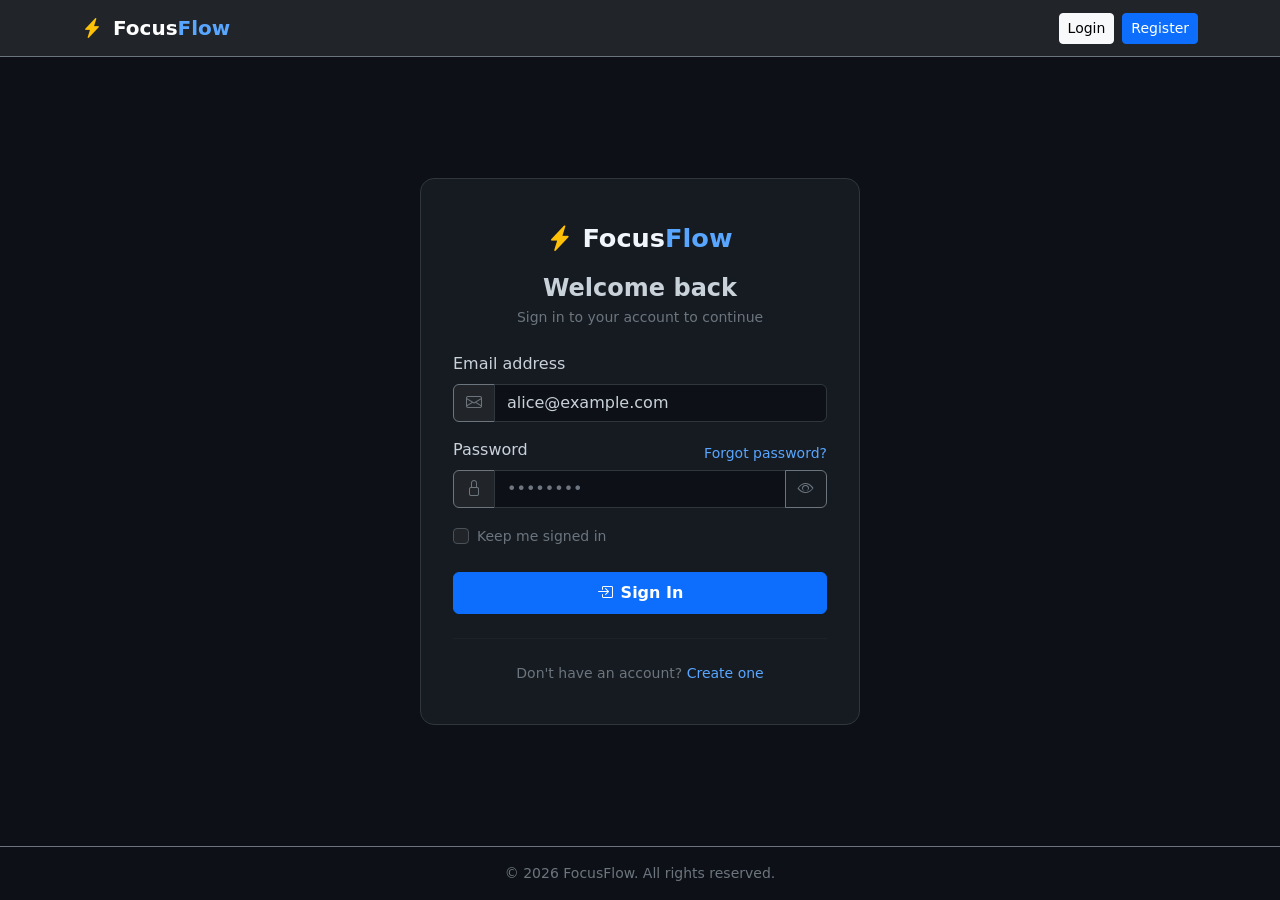
==== src/main/resources/templates/login.html @ 838280e0 "Add register and login" ====
<!DOCTYPE html>
<html lang="en" data-bs-theme="dark">

<head>
  <meta charset="UTF-8" />
  <meta name="viewport" content="width=device-width, initial-scale=1.0" />
  <title>Login – FocusFlow</title>

  <!-- Bootstrap 5 CDN -->
  <link href="https://cdn.jsdelivr.net/npm/bootstrap@5.3.3/dist/css/bootstrap.min.css" rel="stylesheet" />
  <!-- Bootstrap Icons -->
  <link href="https://cdn.jsdelivr.net/npm/bootstrap-icons@1.11.3/font/bootstrap-icons.css" rel="stylesheet" />

  <style>
    body {
      background-color: #0d1117;
      color: #c9d1d9;
      min-height: 100vh;
      display: flex;
      flex-direction: column;
    }

    /* Center the auth card vertically */
    .auth-wrapper {
      flex: 1;
      display: flex;
      align-items: center;
      justify-content: center;
      padding: 2rem 1rem;
    }

    .auth-card {
      width: 100%;
      max-width: 440px;
      background: #161b22;
      border: 1px solid #30363d;
      border-radius: 14px;
      padding: 2.5rem 2rem;
    }

    .auth-logo {
      font-size: 1.6rem;
      font-weight: 700;
      color: #f0f6fc;
      margin-bottom: 0.3rem;
    }

    .auth-logo span {
      color: #58a6ff;
    }

    /* Input override for dark feel */
    .form-control {
      background-color: #0d1117;
      border-color: #30363d;
      color: #c9d1d9;
    }

    .form-control:focus {
      background-color: #0d1117;
      border-color: #58a6ff;
      color: #f0f6fc;
      box-shadow: 0 0 0 3px rgba(88, 166, 255, 0.15);
    }

    .form-control::placeholder {
      color: #6e7681;
    }

    .divider {
      border-color: #30363d;
      margin: 1.5rem 0;
    }

    .navbar-brand span {
      color: #58a6ff;
    }
  </style>
</head>

<body>

  <!-- ════════════════════════════════════════
       NAVBAR
  ════════════════════════════════════════ -->
  <nav class="navbar navbar-dark bg-dark border-bottom border-secondary">
    <div class="container">
      <a class="navbar-brand fw-bold" href="index.html">
        <i class="bi bi-lightning-charge-fill text-warning me-1"></i>
        Focus<span>Flow</span>
      </a>
      <div class="d-flex gap-2">
        <a href="login.html" class="btn btn-outline-light btn-sm active">Login</a>
        <a href="register.html" class="btn btn-primary btn-sm">Register</a>
      </div>
    </div>
  </nav>


  <!-- ════════════════════════════════════════
       AUTH WRAPPER
  ════════════════════════════════════════ -->
  <div class="auth-wrapper">
    <div class="auth-card">

      <!-- Header -->
      <div class="text-center mb-4">
        <div class="auth-logo">
          <i class="bi bi-lightning-charge-fill text-warning"></i>
          Focus<span>Flow</span>
        </div>
        <h1 class="fs-4 fw-semibold mt-3 mb-1">Welcome back</h1>
        <p class="text-secondary small mb-0">Sign in to your account to continue</p>
      </div>

      <!-- ── LOGIN FORM ──
           Fields: email, password
           POST /api/auth/login  (placeholder action)
      -->
      <form id="login-form" th:action="@{/auth/login}" method="POST" novalidate>

        <!-- Email -->
        <div class="mb-3">
          <label for="login-email" class="form-label fw-medium">Email address</label>
          <div class="input-group">
            <span class="input-group-text bg-dark border-secondary text-secondary">
              <i class="bi bi-envelope"></i>
            </span>
            <input type="email" class="form-control" id="login-email" name="username" placeholder="you@example.com"
              value="alice@example.com" required />
          </div>
        </div>

        <!-- Password -->
        <div class="mb-3">
          <div class="d-flex justify-content-between align-items-center">
            <label for="login-password" class="form-label fw-medium">Password</label>
            <a href="#" class="text-decoration-none small" style="color:#58a6ff;">Forgot password?</a>
          </div>
          <div class="input-group">
            <span class="input-group-text bg-dark border-secondary text-secondary">
              <i class="bi bi-lock"></i>
            </span>
            <input type="password" class="form-control" id="login-password" name="password" placeholder="••••••••"
              required />
            <!-- Toggle password visibility (minimal JS) -->
            <button class="btn btn-outline-secondary" type="button" id="toggle-password" onclick="
                var p = document.getElementById('login-password');
                p.type = p.type === 'password' ? 'text' : 'password';
              ">
              <i class="bi bi-eye"></i>
            </button>
          </div>
          <div class="text-danger" th:if="${error != null}" th:text="${error}"></div>
        </div>

        <!-- Remember Me -->
        <div class="mb-4 form-check">
          <input type="checkbox" class="form-check-input" id="remember-me" name="rememberMe" />
          <label class="form-check-label text-secondary small" for="remember-me">
            Keep me signed in
          </label>
        </div>

        <!-- Submit -->
        <button type="submit" id="btn-login" class="btn btn-primary w-100 py-2 fw-semibold">
          <i class="bi bi-box-arrow-in-right me-2"></i>Sign In
        </button>
      </form>

      <!-- Divider -->
      <hr class="divider" />

      <!-- Register link -->
      <p class="text-center text-secondary small mb-0">
        Don't have an account?
        <a href="register.html" class="text-decoration-none" style="color:#58a6ff;">Create one</a>
      </p>

    </div>
  </div>


  <!-- ════════════════════════════════════════
       FOOTER (minimal)
  ════════════════════════════════════════ -->
  <footer class="py-3 text-center text-secondary small border-top border-secondary">
    &copy; 2026 FocusFlow. All rights reserved.
  </footer>

  <!-- Bootstrap 5 JS Bundle -->
  <script src="https://cdn.jsdelivr.net/npm/bootstrap@5.3.3/dist/js/bootstrap.bundle.min.js"></script>
</body>

</html>
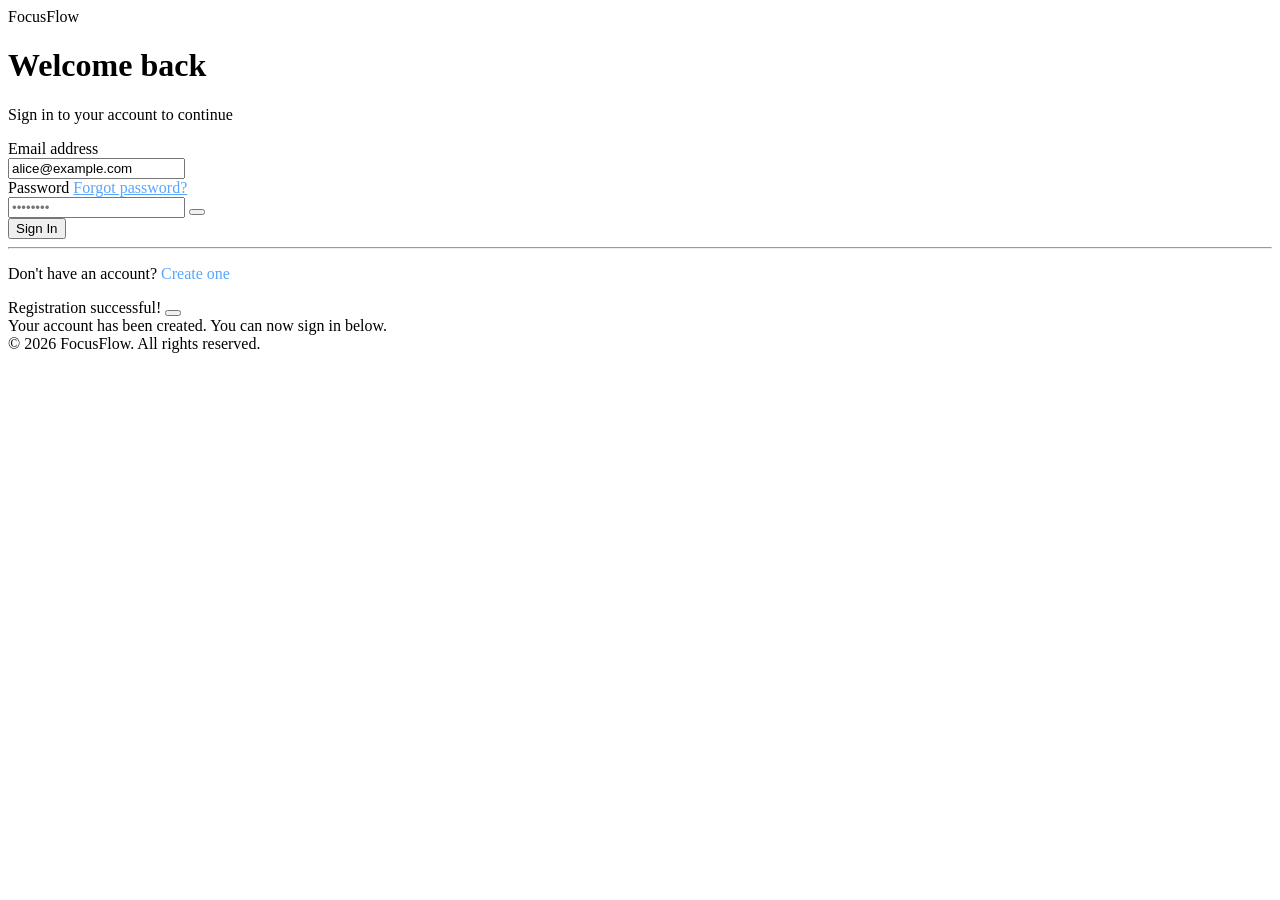
==== commit 365641f1: "update authentication" ====
--- a/src/main/resources/templates/login.html
+++ b/src/main/resources/templates/login.html
@@ -2,194 +2,124 @@
 <html lang="en" data-bs-theme="dark">
 
 <head>
-  <meta charset="UTF-8" />
-  <meta name="viewport" content="width=device-width, initial-scale=1.0" />
-  <title>Login – FocusFlow</title>
+    <meta charset="UTF-8"/>
+    <meta name="viewport" content="width=device-width, initial-scale=1.0"/>
+    <title>Login – FocusFlow</title>
 
-  <!-- Bootstrap 5 CDN -->
-  <link href="https://cdn.jsdelivr.net/npm/bootstrap@5.3.3/dist/css/bootstrap.min.css" rel="stylesheet" />
-  <!-- Bootstrap Icons -->
-  <link href="https://cdn.jsdelivr.net/npm/bootstrap-icons@1.11.3/font/bootstrap-icons.css" rel="stylesheet" />
-
-  <style>
-    body {
-      background-color: #0d1117;
-      color: #c9d1d9;
-      min-height: 100vh;
-      display: flex;
-      flex-direction: column;
-    }
-
-    /* Center the auth card vertically */
-    .auth-wrapper {
-      flex: 1;
-      display: flex;
-      align-items: center;
-      justify-content: center;
-      padding: 2rem 1rem;
-    }
-
-    .auth-card {
-      width: 100%;
-      max-width: 440px;
-      background: #161b22;
-      border: 1px solid #30363d;
-      border-radius: 14px;
-      padding: 2.5rem 2rem;
-    }
-
-    .auth-logo {
-      font-size: 1.6rem;
-      font-weight: 700;
-      color: #f0f6fc;
-      margin-bottom: 0.3rem;
-    }
-
-    .auth-logo span {
-      color: #58a6ff;
-    }
-
-    /* Input override for dark feel */
-    .form-control {
-      background-color: #0d1117;
-      border-color: #30363d;
-      color: #c9d1d9;
-    }
-
-    .form-control:focus {
-      background-color: #0d1117;
-      border-color: #58a6ff;
-      color: #f0f6fc;
-      box-shadow: 0 0 0 3px rgba(88, 166, 255, 0.15);
-    }
-
-    .form-control::placeholder {
-      color: #6e7681;
-    }
-
-    .divider {
-      border-color: #30363d;
-      margin: 1.5rem 0;
-    }
-
-    .navbar-brand span {
-      color: #58a6ff;
-    }
-  </style>
+    <!-- Bootstrap 5 -->
+    <link th:href="@{/assets/css/bootstrap.min.css}" rel="stylesheet">
+    <!-- Bootstrap Icons -->
+    <link th:href="@{/assets/css/bootstrap-icons.css}" rel="stylesheet">
+    <link th:href="@{/assets/css/login-style.css}" rel="stylesheet">
 </head>
 
 <body>
 
-  <!-- ════════════════════════════════════════
-       NAVBAR
-  ════════════════════════════════════════ -->
-  <nav class="navbar navbar-dark bg-dark border-bottom border-secondary">
-    <div class="container">
-      <a class="navbar-brand fw-bold" href="index.html">
-        <i class="bi bi-lightning-charge-fill text-warning me-1"></i>
-        Focus<span>Flow</span>
-      </a>
-      <div class="d-flex gap-2">
-        <a href="login.html" class="btn btn-outline-light btn-sm active">Login</a>
-        <a href="register.html" class="btn btn-primary btn-sm">Register</a>
-      </div>
-    </div>
-  </nav>
+<!-- ════════════════════════════════════════
+  NAVBAR
+════════════════════════════════════════ -->
+<nav th:replace="~{fragments/navbar :: nav}"></nav>
 
-
-  <!-- ════════════════════════════════════════
-       AUTH WRAPPER
-  ════════════════════════════════════════ -->
-  <div class="auth-wrapper">
+<!-- ════════════════════════════════════════
+     AUTH WRAPPER
+════════════════════════════════════════ -->
+<div class="auth-wrapper">
     <div class="auth-card">
 
-      <!-- Header -->
-      <div class="text-center mb-4">
-        <div class="auth-logo">
-          <i class="bi bi-lightning-charge-fill text-warning"></i>
-          Focus<span>Flow</span>
+        <!-- Header -->
+        <div class="text-center mb-4">
+            <div class="auth-logo">
+                <i class="bi bi-lightning-charge-fill text-warning"></i>
+                Focus<span>Flow</span>
+            </div>
+            <h1 class="fs-4 fw-semibold mt-3 mb-1">Welcome back</h1>
+            <p class="text-secondary small mb-0">Sign in to your account to continue</p>
         </div>
-        <h1 class="fs-4 fw-semibold mt-3 mb-1">Welcome back</h1>
-        <p class="text-secondary small mb-0">Sign in to your account to continue</p>
-      </div>
 
-      <!-- ── LOGIN FORM ──
-           Fields: email, password
-           POST /api/auth/login  (placeholder action)
-      -->
-      <form id="login-form" th:action="@{/auth/login}" method="POST" novalidate>
+        <form id="login-form" th:action="@{/auth/login}" method="POST" novalidate>
 
-        <!-- Email -->
-        <div class="mb-3">
-          <label for="login-email" class="form-label fw-medium">Email address</label>
-          <div class="input-group">
+            <!-- Email -->
+            <div class="mb-3">
+                <label for="login-email" class="form-label fw-medium">Email address</label>
+                <div class="input-group">
             <span class="input-group-text bg-dark border-secondary text-secondary">
               <i class="bi bi-envelope"></i>
             </span>
-            <input type="email" class="form-control" id="login-email" name="username" placeholder="you@example.com"
-              value="alice@example.com" required />
-          </div>
-        </div>
+                    <input type="email" class="form-control" id="login-email" name="email" placeholder="you@example.com"
+                           value="alice@example.com" required/>
+                </div>
+            </div>
 
-        <!-- Password -->
-        <div class="mb-3">
-          <div class="d-flex justify-content-between align-items-center">
-            <label for="login-password" class="form-label fw-medium">Password</label>
-            <a href="#" class="text-decoration-none small" style="color:#58a6ff;">Forgot password?</a>
-          </div>
-          <div class="input-group">
+            <!-- Password -->
+            <div class="mb-3">
+                <div class="d-flex justify-content-between align-items-center">
+                    <label for="login-password" class="form-label fw-medium">Password</label>
+                    <a href="#" class="text-decoration-none small" style="color:#58a6ff;">Forgot password?</a>
+                </div>
+                <div class="input-group">
             <span class="input-group-text bg-dark border-secondary text-secondary">
               <i class="bi bi-lock"></i>
             </span>
-            <input type="password" class="form-control" id="login-password" name="password" placeholder="••••••••"
-              required />
-            <!-- Toggle password visibility (minimal JS) -->
-            <button class="btn btn-outline-secondary" type="button" id="toggle-password" onclick="
+                    <input type="password" class="form-control" id="login-password" name="password"
+                           placeholder="••••••••"
+                           required/>
+                    <!-- Toggle password visibility (minimal JS) -->
+                    <button class="btn btn-outline-secondary" type="button" id="toggle-password" onclick="
                 var p = document.getElementById('login-password');
                 p.type = p.type === 'password' ? 'text' : 'password';
               ">
-              <i class="bi bi-eye"></i>
+                        <i class="bi bi-eye"></i>
+                    </button>
+                </div>
+                <div class="text-danger" th:if="${error != null}" th:text="${error}"></div>
+            </div>
+
+            <!-- Submit -->
+            <button type="submit" id="btn-login" class="btn btn-primary w-100 py-2 fw-semibold">
+                <i class="bi bi-box-arrow-in-right me-2"></i>Sign In
             </button>
-          </div>
-          <div class="text-danger" th:if="${error != null}" th:text="${error}"></div>
-        </div>
+        </form>
 
-        <!-- Remember Me -->
-        <div class="mb-4 form-check">
-          <input type="checkbox" class="form-check-input" id="remember-me" name="rememberMe" />
-          <label class="form-check-label text-secondary small" for="remember-me">
-            Keep me signed in
-          </label>
-        </div>
+        <!-- Divider -->
+        <hr class="divider"/>
 
-        <!-- Submit -->
-        <button type="submit" id="btn-login" class="btn btn-primary w-100 py-2 fw-semibold">
-          <i class="bi bi-box-arrow-in-right me-2"></i>Sign In
-        </button>
-      </form>
-
-      <!-- Divider -->
-      <hr class="divider" />
-
-      <!-- Register link -->
-      <p class="text-center text-secondary small mb-0">
-        Don't have an account?
-        <a href="register.html" class="text-decoration-none" style="color:#58a6ff;">Create one</a>
-      </p>
+        <!-- Register link -->
+        <p class="text-center text-secondary small mb-0">
+            Don't have an account?
+            <a th:href="@{/auth/registers}" class="text-decoration-none" style="color:#58a6ff;">Create one</a>
+        </p>
 
     </div>
-  </div>
+</div>
+
+<!-- ════════════════════════════════════════
+    REGISTRATION SUCCESS TOAST
+    th:if="${registrationSuccess}" để ẩn/hiện từ Thymeleaf
+════════════════════════════════════════ -->
+<div id="reg-toast-container" aria-live="polite" aria-atomic="true"
+     th:if="${registrationSuccess != null && registrationSuccess}">
+    <div id="reg-toast" class="toast show align-items-center" role="alert" data-bs-delay="5000">
+        <div class="toast-header">
+            <i class="bi bi-check-circle-fill me-2" style="color:#3fb950;"></i>
+            Registration successful!
+            <button type="button" class="btn-close ms-auto" data-bs-dismiss="toast" aria-label="Close"></button>
+        </div>
+        <div class="toast-body">
+            Your account has been created. You can now sign in below.
+        </div>
+    </div>
+</div>
 
 
-  <!-- ════════════════════════════════════════
-       FOOTER (minimal)
-  ════════════════════════════════════════ -->
-  <footer class="py-3 text-center text-secondary small border-top border-secondary">
+<!-- ════════════════════════════════════════
+     FOOTER (minimal)
+════════════════════════════════════════ -->
+<footer class="py-3 text-center text-secondary small border-top border-secondary">
     &copy; 2026 FocusFlow. All rights reserved.
-  </footer>
+</footer>
 
-  <!-- Bootstrap 5 JS Bundle -->
-  <script src="https://cdn.jsdelivr.net/npm/bootstrap@5.3.3/dist/js/bootstrap.bundle.min.js"></script>
+<!-- Bootstrap 5 JS Bundle -->
+<script src="https://cdn.jsdelivr.net/npm/bootstrap@5.3.3/dist/js/bootstrap.bundle.min.js"></script>
 </body>
 
 </html>
